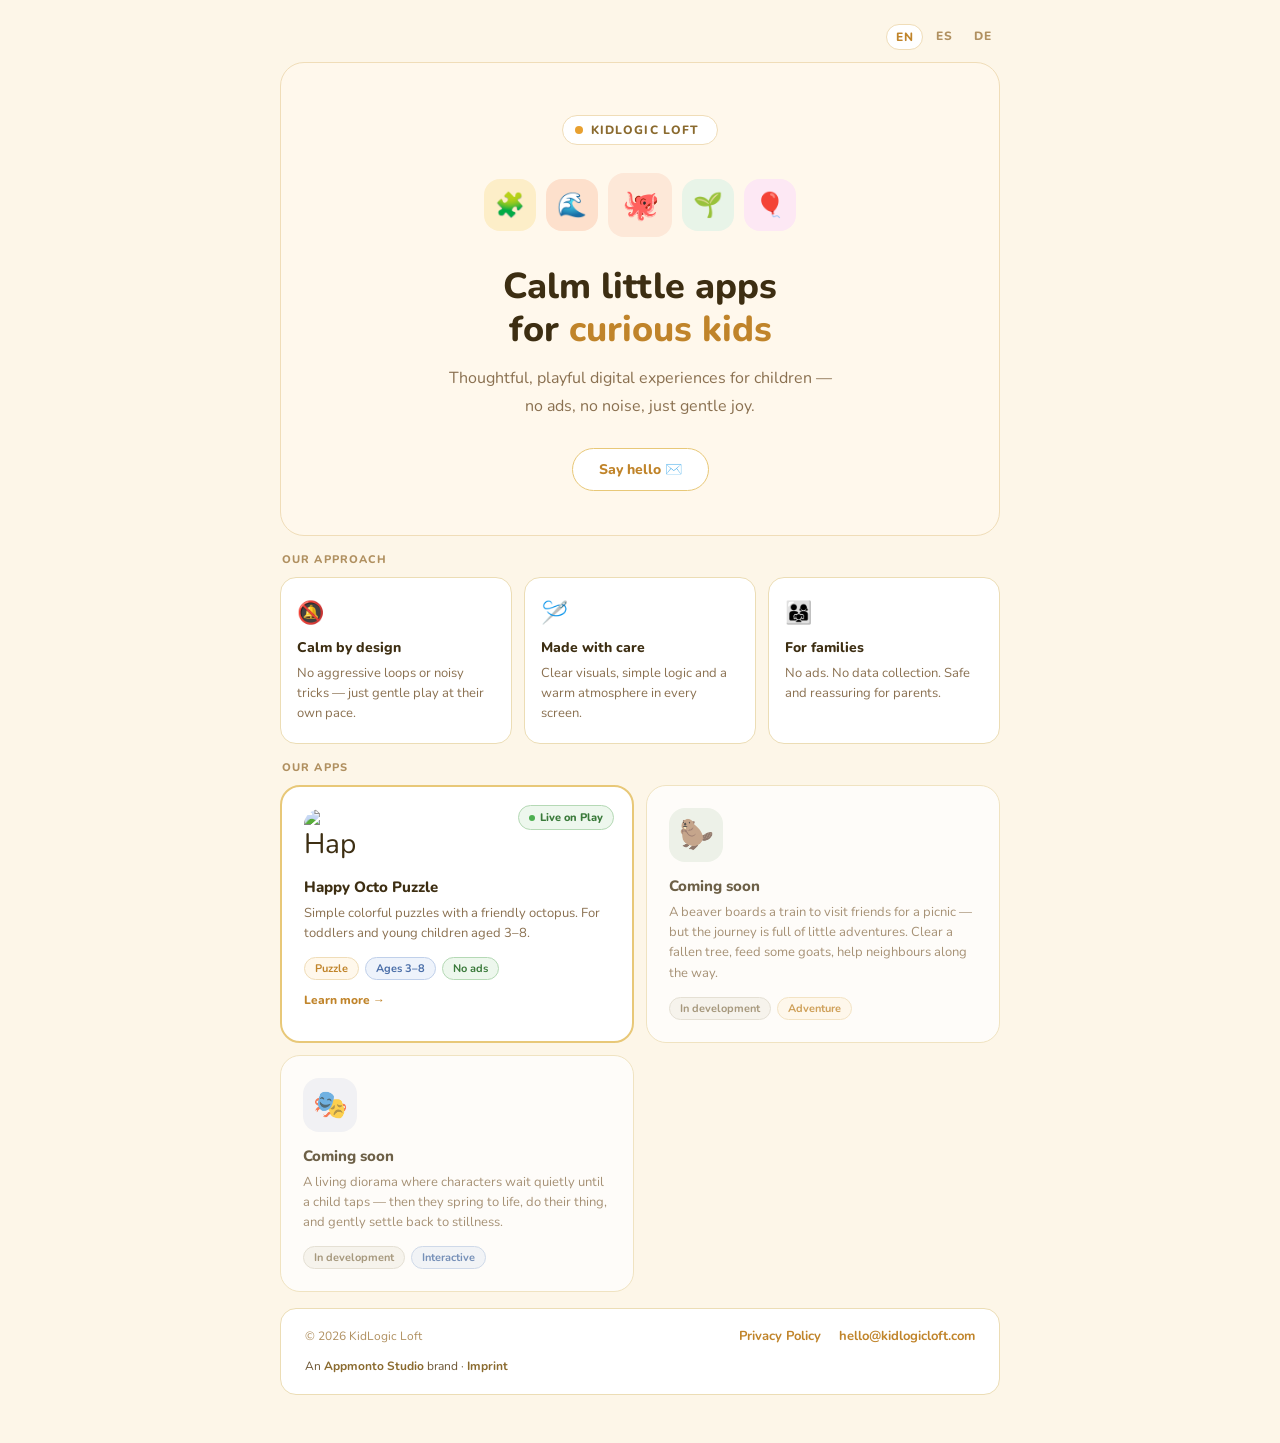
==== index.html @ 19730ba8 "Add Appmonto Studio attribution and imprint links KidLogic Loft is a brand of Appmonto Studio, so th" ====
<!DOCTYPE html>
<html lang="en">
<head>
  <meta charset="UTF-8" />
  <meta name="viewport" content="width=device-width, initial-scale=1.0" />
  <title>KidLogic Loft — Calm Kids Apps, No Ads, No Noise</title>
  <meta name="description" content="KidLogic Loft makes calm, ad-free mobile apps for children aged 3–8. Thoughtful puzzle games and interactive experiences designed with care for kids and parents." />
  <meta property="og:title" content="KidLogic Loft — Calm Kids Apps, No Ads, No Noise" />
  <meta property="og:description" content="Calm, ad-free mobile apps for children aged 3–8. Thoughtful puzzle games and interactive experiences designed with care." />
  <meta property="og:url" content="https://kidlogicloft.com/" />
  <meta property="og:type" content="website" />
  <meta property="og:image" content="https://kidlogicloft.com/apps/happy-octo-puzzle/banner.png" />
  <meta property="og:image:width" content="1024" />
  <meta property="og:image:height" content="500" />
  <meta property="og:locale" content="en_US" />
  <meta property="og:locale:alternate" content="es_ES" />
  <meta property="og:locale:alternate" content="de_DE" />
  <meta name="twitter:card" content="summary_large_image" />
  <meta name="twitter:title" content="KidLogic Loft — Calm Kids Apps, No Ads, No Noise" />
  <meta name="twitter:description" content="Calm, ad-free mobile apps for children aged 3–8. Thoughtful puzzle games and interactive experiences designed with care." />
  <meta name="twitter:image" content="https://kidlogicloft.com/apps/happy-octo-puzzle/banner.png" />
  <meta name="theme-color" content="#fff8ec" />
  <link rel="icon" type="image/png" href="favicon.png" />
  <link rel="apple-touch-icon" href="apple-touch-icon.png" />
  <link rel="canonical" href="https://kidlogicloft.com/" />
  <link rel="alternate" hreflang="en" href="https://kidlogicloft.com/" />
  <link rel="alternate" hreflang="es" href="https://kidlogicloft.com/es/" />
  <link rel="alternate" hreflang="de" href="https://kidlogicloft.com/de/" />
  <link rel="alternate" hreflang="x-default" href="https://kidlogicloft.com/" />
  <script type="application/ld+json">
  {
    "@context": "https://schema.org",
    "@type": "Organization",
    "name": "KidLogic Loft",
    "url": "https://kidlogicloft.com",
    "description": "KidLogic Loft makes calm, ad-free mobile apps for children aged 3–8.",
    "email": "hello@kidlogicloft.com",
    "sameAs": [
      "https://play.google.com/store/apps/developer?id=KidLogic+Loft"
    ]
  }
  </script>
  <link rel="preconnect" href="https://fonts.googleapis.com" />
  <link rel="preconnect" href="https://fonts.gstatic.com" crossorigin />
  <link href="https://fonts.googleapis.com/css2?family=Nunito:wght@400;700;800&display=swap" rel="stylesheet" />
  <link rel="stylesheet" href="assets/home.css" />
</head>
<body>
  <main class="page">

    <!-- Language switcher -->
    <nav class="lang-switch" aria-label="Language">
      <a href="./" aria-current="true" hreflang="en" lang="en">EN</a>
      <a href="es/" hreflang="es" lang="es">ES</a>
      <a href="de/" hreflang="de" lang="de">DE</a>
    </nav>

    <!-- Hero -->
    <section class="hero">
      <div class="logo-badge">
        <div class="logo-dot"></div>
        <span class="logo-name">KidLogic Loft</span>
      </div>

      <div class="hero-shapes" aria-hidden="true">
        <div class="shape" style="background:#fdeec8;">🧩</div>
        <div class="shape" style="background:#fde0cc;">🌊</div>
        <div class="shape shape-lg" style="background:#fde8d8;">🐙</div>
        <div class="shape" style="background:#e8f4e8;">🌱</div>
        <div class="shape" style="background:#fde8f4;">🎈</div>
      </div>

      <h1>Calm little apps<br>for <span>curious kids</span></h1>
      <p>Thoughtful, playful digital experiences for children —<br>no ads, no noise, just gentle joy.</p>
      <a class="btn-ghost" href="mailto:hello@kidlogicloft.com">Say hello ✉️</a>
    </section>

    <!-- Values -->
    <p class="sec-label">Our approach</p>
    <div class="values">
      <div class="val-card">
        <div class="val-icon" aria-hidden="true">🔕</div>
        <p class="val-title">Calm by design</p>
        <p class="val-text">No aggressive loops or noisy tricks — just gentle play at their own pace.</p>
      </div>
      <div class="val-card">
        <div class="val-icon" aria-hidden="true">🪡</div>
        <p class="val-title">Made with care</p>
        <p class="val-text">Clear visuals, simple logic and a warm atmosphere in every screen.</p>
      </div>
      <div class="val-card">
        <div class="val-icon" aria-hidden="true">👨‍👩‍👧</div>
        <p class="val-title">For families</p>
        <p class="val-text">No ads. No data collection. Safe and reassuring for parents.</p>
      </div>
    </div>

    <!-- Apps -->
    <p class="sec-label">Our apps</p>
    <div class="apps">

      <!-- Happy Octo — live -->
      <a class="app-card app-card--live" href="apps/happy-octo-puzzle/">
        <div class="live-badge"><div class="live-dot"></div>Live on Play</div>
        <div class="app-icon"><img src="apps/happy-octo-puzzle/icon.png" alt="Happy Octo Puzzle icon" /></div>
        <p class="app-name">Happy Octo Puzzle</p>
        <p class="app-desc">Simple colorful puzzles with a friendly octopus. For toddlers and young children aged 3–8.</p>
        <div class="app-tags">
          <span class="tag tag--warm">Puzzle</span>
          <span class="tag tag--blue">Ages 3–8</span>
          <span class="tag tag--green">No ads</span>
        </div>
        <span class="play-link">Learn more →</span>
      </a>

      <!-- WIP 1 -->
      <div class="app-card app-card--wip">
        <div class="app-icon" style="background:#e8f0e8;">🦫</div>
        <p class="app-name">Coming soon</p>
        <p class="app-desc">A beaver boards a train to visit friends for a picnic — but the journey is full of little adventures. Clear a fallen tree, feed some goats, help neighbours along the way.</p>
        <div class="app-tags">
          <span class="tag tag--gray">In development</span>
          <span class="tag tag--warm">Adventure</span>
        </div>
      </div>

      <!-- WIP 2 -->
      <div class="app-card app-card--wip">
        <div class="app-icon" style="background:#eef0f8;">🎭</div>
        <p class="app-name">Coming soon</p>
        <p class="app-desc">A living diorama where characters wait quietly until a child taps — then they spring to life, do their thing, and gently settle back to stillness.</p>
        <div class="app-tags">
          <span class="tag tag--gray">In development</span>
          <span class="tag tag--blue">Interactive</span>
        </div>
      </div>

    </div>

    <!-- Footer -->
    <footer class="footer">
      <span class="footer-copy">© 2026 KidLogic Loft</span>
      <div class="footer-links">
        <a class="footer-link" href="privacy/">Privacy Policy</a>
        <a class="footer-link" href="mailto:hello@kidlogicloft.com">hello@kidlogicloft.com</a>
      </div>
      <p class="footer-studio">An <a class="footer-studio-link" href="https://appmonto.com" rel="noopener">Appmonto Studio</a> brand · <a class="footer-studio-link" href="https://appmonto.com/legal/" rel="noopener">Imprint</a></p>
    </footer>

  </main>
</body>
</html>
---- assets/home.css ----
*, *::before, *::after { box-sizing: border-box; margin: 0; padding: 0; }

body {
  font-family: 'Nunito', sans-serif;
  background: #fdf6e8;
  color: #3d2e12;
  min-height: 100vh;
  padding: 24px 16px 48px;
}

.page {
  max-width: 720px;
  margin: 0 auto;
}

/* ── Language switcher ── */
.lang-switch {
  display: flex;
  justify-content: flex-end;
  gap: 4px;
  margin-bottom: 12px;
}
.lang-switch a {
  font-size: 12px;
  font-weight: 800;
  letter-spacing: 0.04em;
  text-transform: uppercase;
  color: #b09060;
  text-decoration: none;
  padding: 4px 9px;
  border-radius: 100px;
  transition: background 0.15s, color 0.15s;
}
.lang-switch a:hover { background: #fff3de; color: #c0842a; }
.lang-switch a[aria-current="true"] {
  background: #fff;
  color: #c0842a;
  border: 1px solid #f0ddb8;
}

/* ── Hero ── */
.hero {
  background: #fff8ec;
  border-radius: 24px;
  border: 1px solid #f0ddb8;
  padding: 52px 40px 44px;
  text-align: center;
  margin-bottom: 16px;
}

.logo-badge {
  display: inline-flex;
  align-items: center;
  gap: 8px;
  background: #fff;
  border-radius: 100px;
  padding: 6px 18px 6px 12px;
  border: 1px solid #f0ddb8;
  margin-bottom: 28px;
}
.logo-dot {
  width: 8px;
  height: 8px;
  border-radius: 50%;
  background: #e8a030;
  flex-shrink: 0;
}
.logo-name {
  font-size: 12px;
  font-weight: 800;
  color: #8a6a2e;
  letter-spacing: 0.09em;
  text-transform: uppercase;
}

.hero-shapes {
  display: flex;
  justify-content: center;
  align-items: center;
  gap: 10px;
  margin-bottom: 28px;
}
.shape {
  border-radius: 16px;
  display: flex;
  align-items: center;
  justify-content: center;
  font-size: 24px;
  width: 52px;
  height: 52px;
}
.shape-lg {
  width: 64px;
  height: 64px;
  font-size: 30px;
}

.hero h1 {
  font-size: 36px;
  font-weight: 800;
  color: #3d2e12;
  line-height: 1.2;
  margin-bottom: 14px;
}
.hero h1 span { color: #c0842a; }

.hero p {
  font-size: 16px;
  color: #8a7050;
  line-height: 1.7;
  margin-bottom: 28px;
  max-width: 420px;
  margin-left: auto;
  margin-right: auto;
}

.btn-ghost {
  display: inline-block;
  background: #fff;
  border: 1px solid #e8c878;
  border-radius: 100px;
  padding: 11px 26px;
  font-size: 14px;
  font-weight: 800;
  color: #c0842a;
  font-family: 'Nunito', sans-serif;
  text-decoration: none;
  cursor: pointer;
  transition: background 0.15s;
}
.btn-ghost:hover { background: #fef3de; }

/* ── Section label ── */
.sec-label {
  font-size: 11px;
  font-weight: 800;
  letter-spacing: 0.1em;
  text-transform: uppercase;
  color: #b09060;
  margin-bottom: 10px;
  padding-left: 2px;
}

/* ── Values ── */
.values {
  display: grid;
  grid-template-columns: repeat(3, 1fr);
  gap: 12px;
  margin-bottom: 16px;
}
.val-card {
  background: #fff;
  border-radius: 16px;
  border: 1px solid #ecddb5;
  padding: 20px 16px;
}
.val-icon { font-size: 22px; margin-bottom: 10px; }
.val-title {
  font-size: 14px;
  font-weight: 800;
  color: #3d2e12;
  margin-bottom: 6px;
}
.val-text {
  font-size: 13px;
  color: #8a7050;
  line-height: 1.55;
}

/* ── Apps grid ── */
.apps {
  display: grid;
  grid-template-columns: 1fr 1fr;
  gap: 12px;
  margin-bottom: 16px;
}

.app-card {
  background: #fff;
  border-radius: 20px;
  border: 1px solid #ecddb5;
  padding: 22px;
  position: relative;
  transition: background 0.15s;
}
.app-card--live {
  border: 2px solid #e8c878;
  cursor: pointer;
  text-decoration: none;
  display: block;
  color: inherit;
}
.app-card--live:hover { background: #fffdf7; }
.app-card--wip { opacity: 0.75; }

.live-badge {
  position: absolute;
  top: 18px;
  right: 18px;
  display: flex;
  align-items: center;
  gap: 5px;
  background: #edf7ed;
  border-radius: 100px;
  padding: 4px 10px;
  font-size: 11px;
  font-weight: 800;
  color: #3a7a3a;
  border: 1px solid #b5d9b5;
}
.live-dot {
  width: 6px;
  height: 6px;
  border-radius: 50%;
  background: #4caf50;
}

.app-icon {
  width: 54px;
  height: 54px;
  border-radius: 16px;
  display: flex;
  align-items: center;
  justify-content: center;
  font-size: 28px;
  margin-bottom: 14px;
  overflow: hidden;
}
.app-icon img {
  width: 100%;
  height: 100%;
  object-fit: cover;
  display: block;
}

.app-name {
  font-size: 15px;
  font-weight: 800;
  color: #3d2e12;
  margin-bottom: 6px;
}
.app-desc {
  font-size: 13px;
  color: #8a7050;
  line-height: 1.55;
  margin-bottom: 14px;
}

.app-tags { display: flex; flex-wrap: wrap; gap: 6px; }
.tag {
  font-size: 11px;
  font-weight: 700;
  border-radius: 100px;
  padding: 3px 10px;
}
.tag--green  { background: #edf7ed; color: #3a7a3a; border: 1px solid #b5d9b5; }
.tag--warm   { background: #fff8ec; color: #c0842a; border: 1px solid #f0ddb8; }
.tag--blue   { background: #eef3fb; color: #4a6ea8; border: 1px solid #c0d0ea; }
.tag--gray   { background: #f4f2ee; color: #8a7a5a; border: 1px solid #ddd9ce; }

.play-link {
  display: inline-flex;
  align-items: center;
  gap: 5px;
  margin-top: 12px;
  font-size: 12px;
  font-weight: 800;
  color: #c0842a;
}

/* ── Footer ── */
.footer {
  background: #fff;
  border-radius: 16px;
  border: 1px solid #ecddb5;
  padding: 18px 24px;
  display: flex;
  align-items: center;
  justify-content: space-between;
  flex-wrap: wrap;
  gap: 10px 20px;
}
.footer-copy { font-size: 12px; color: #b09060; }
.footer-links {
  display: flex;
  align-items: center;
  flex-wrap: wrap;
  gap: 10px 18px;
}
.footer-link {
  font-size: 13px;
  color: #c0842a;
  font-weight: 700;
  text-decoration: none;
}
.footer-link:hover { text-decoration: underline; }

/* ── Responsive ── */
@media (max-width: 560px) {
  .hero { padding: 36px 24px 32px; }
  .hero h1 { font-size: 28px; }
  .values { grid-template-columns: 1fr; }
  .apps { grid-template-columns: 1fr; }
  .hero-shapes .shape:nth-child(4),
  .hero-shapes .shape:nth-child(5) { display: none; }
}

@media (prefers-reduced-motion: reduce) {
  * { transition: none !important; }
}

/* ── Studio line (Appmonto Studio) ── */
.footer-studio {
  flex-basis: 100%;
  margin: 2px 0 0;
  font-size: 12px;
  line-height: 1.6;
  color: #6b5432;
}
.footer-studio-link {
  color: #8a6a2e;
  font-weight: 700;
  text-decoration: none;
}
.footer-studio-link:hover { text-decoration: underline; }
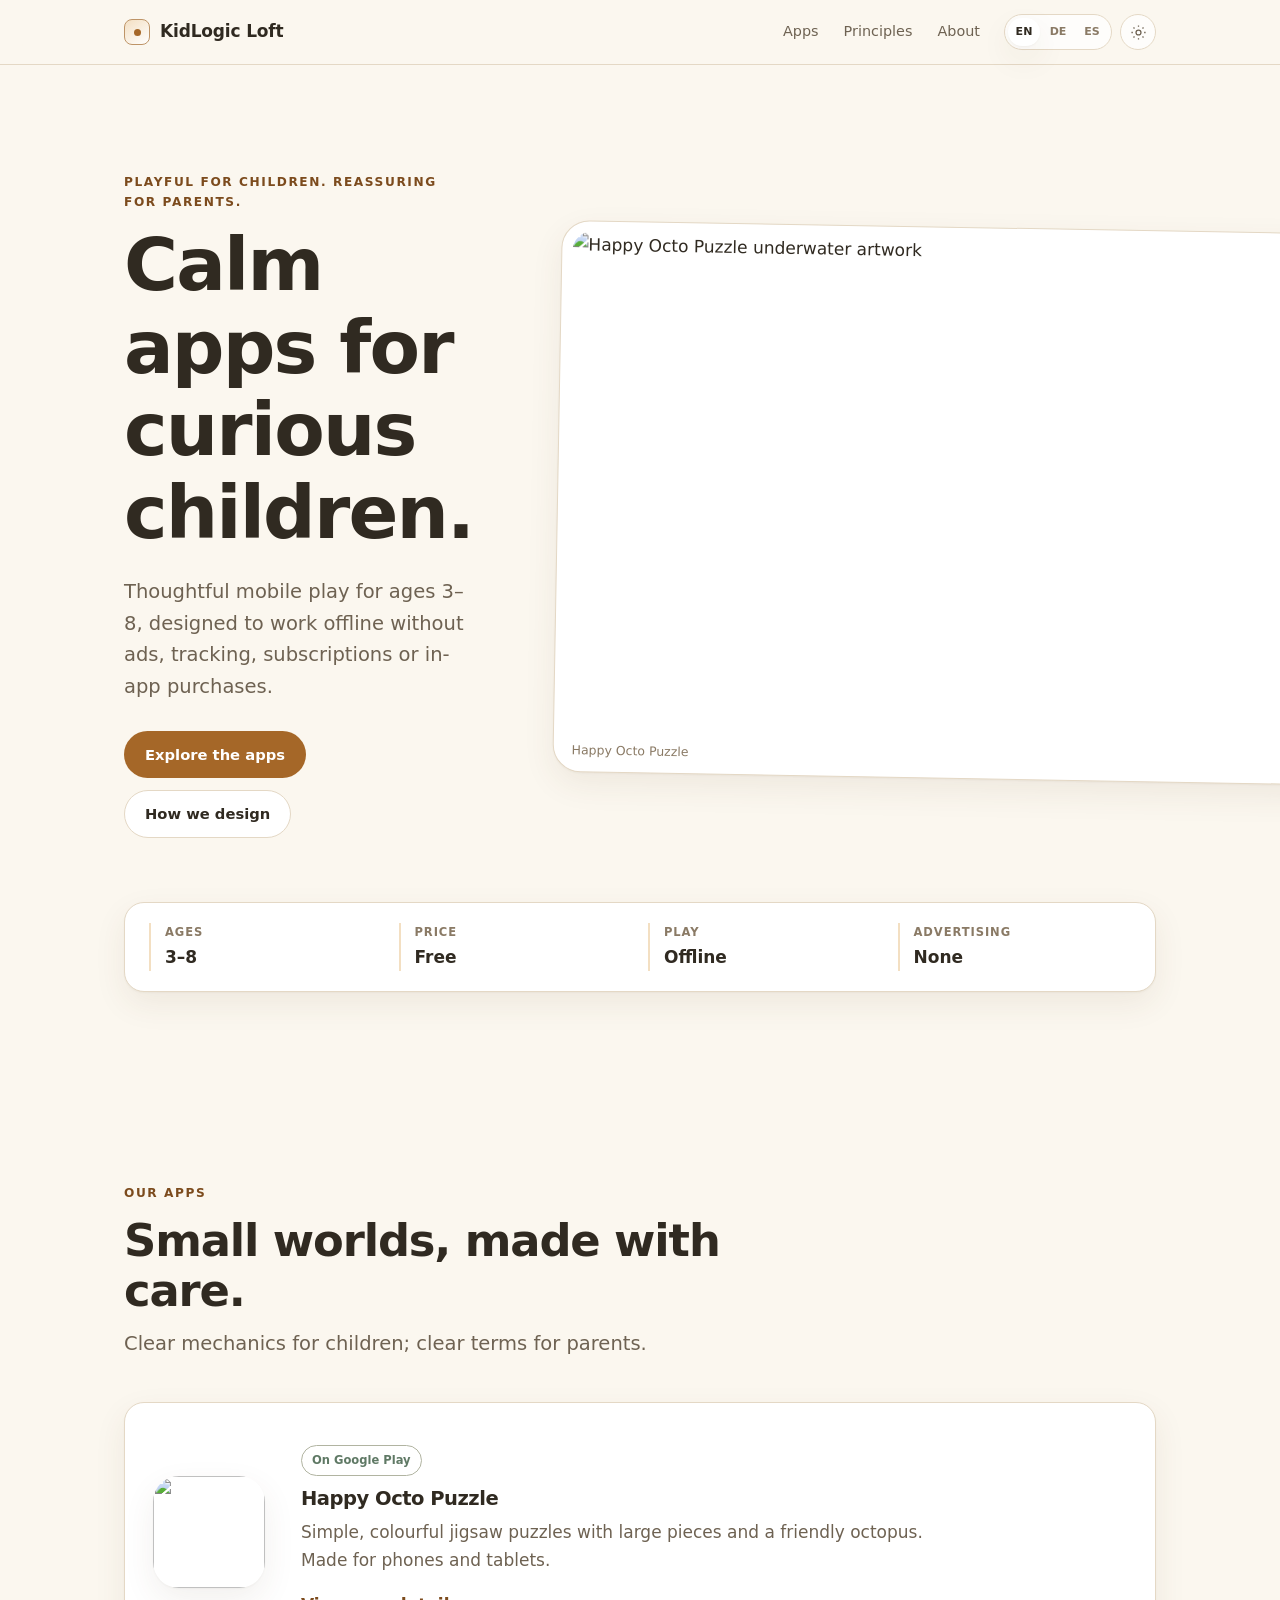
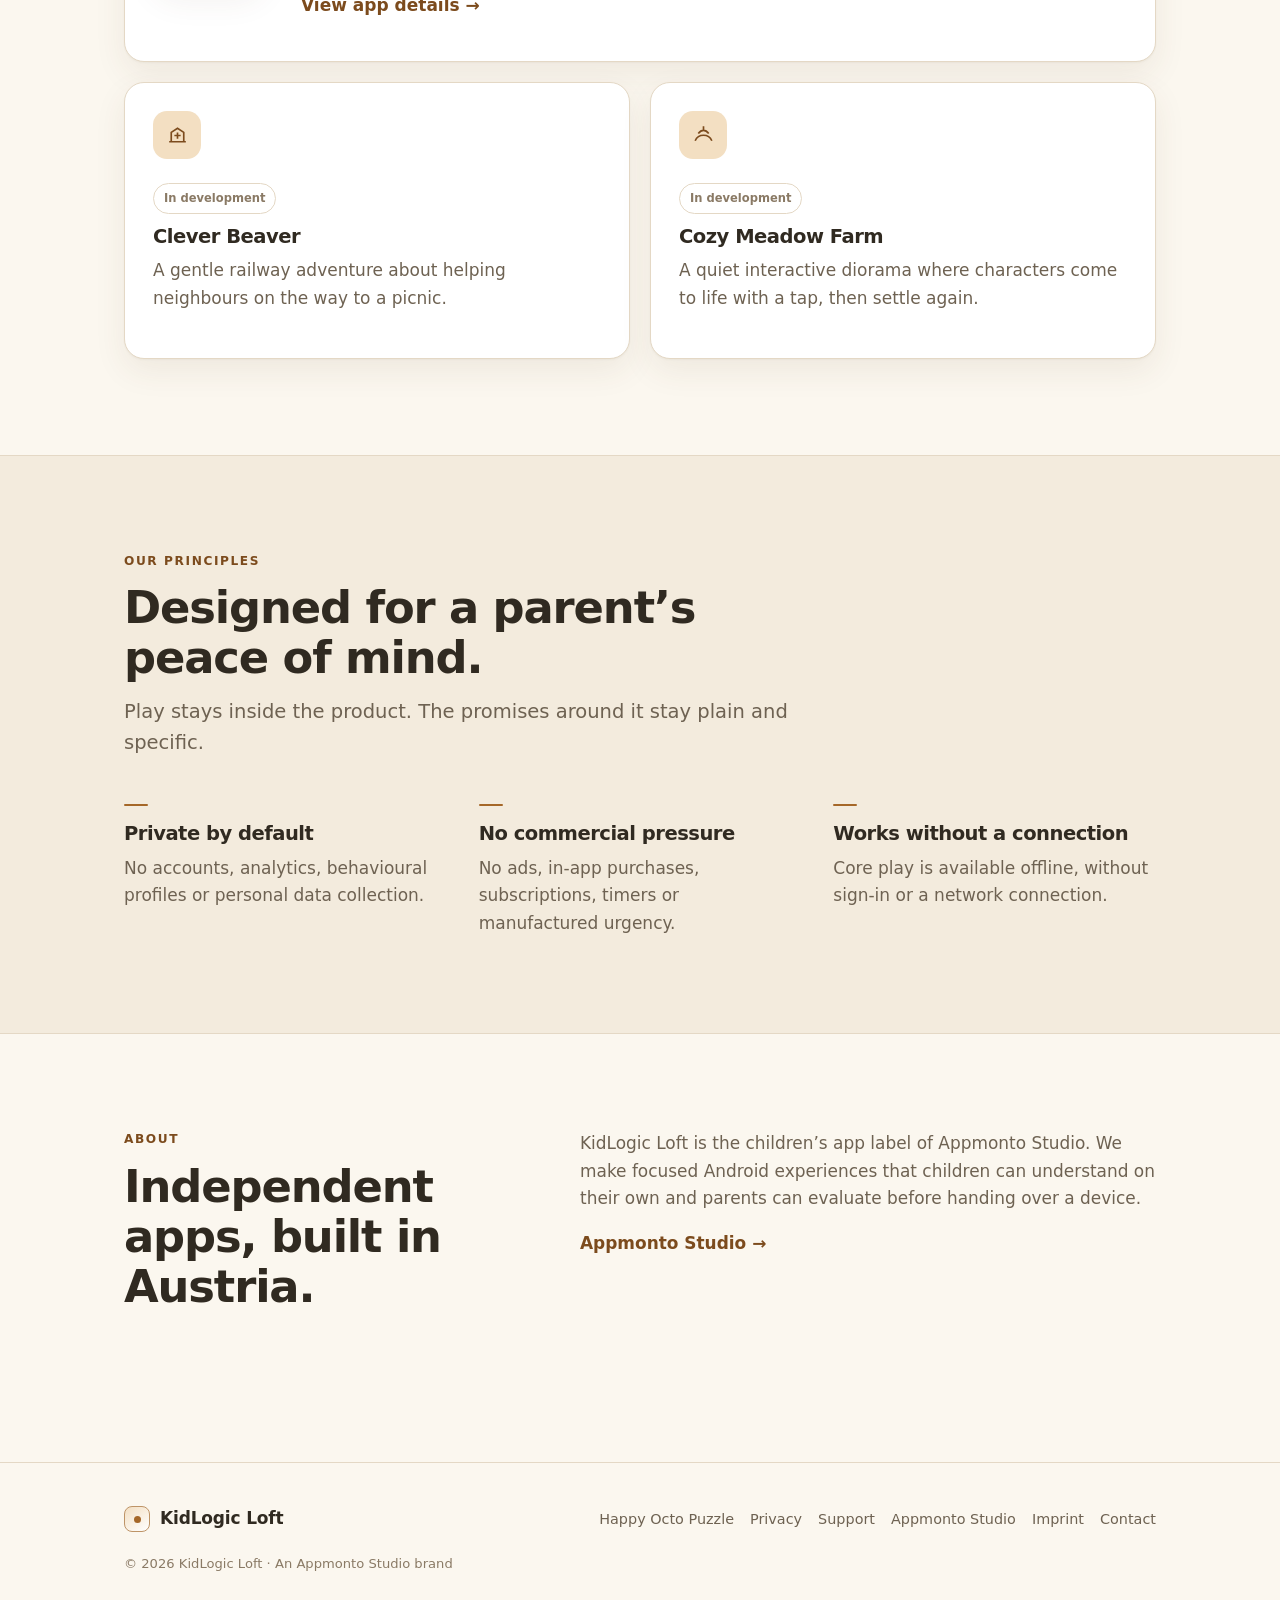
==== commit edf6230c: "Rebuild the site shell: shared stylesheet, dark mode, generated landing pages - Replace the per-page" ====
--- a/index.html
+++ b/index.html
@@ -1,152 +1,42 @@
 <!DOCTYPE html>
-<html lang="en">
+<html lang="en" data-theme="light">
 <head>
   <meta charset="UTF-8" />
   <meta name="viewport" content="width=device-width, initial-scale=1.0" />
+  <script>try{document.documentElement.dataset.theme=localStorage.getItem('kidlogic-theme')==='dark'?'dark':'light'}catch(_){document.documentElement.dataset.theme='light'}</script>
   <title>KidLogic Loft — Calm Kids Apps, No Ads, No Noise</title>
-  <meta name="description" content="KidLogic Loft makes calm, ad-free mobile apps for children aged 3–8. Thoughtful puzzle games and interactive experiences designed with care for kids and parents." />
+  <meta name="description" content="KidLogic Loft makes calm, ad-free mobile apps for children aged 3–8. Thoughtful puzzle games designed with care for children and parents." />
+  <meta name="theme-color" content="#FBF7EF" />
   <meta property="og:title" content="KidLogic Loft — Calm Kids Apps, No Ads, No Noise" />
-  <meta property="og:description" content="Calm, ad-free mobile apps for children aged 3–8. Thoughtful puzzle games and interactive experiences designed with care." />
-  <meta property="og:url" content="https://kidlogicloft.com/" />
-  <meta property="og:type" content="website" />
+  <meta property="og:description" content="KidLogic Loft makes calm, ad-free mobile apps for children aged 3–8. Thoughtful puzzle games designed with care for children and parents." />
+  <meta property="og:url" content="https://kidlogicloft.com/" /><meta property="og:type" content="website" />
   <meta property="og:image" content="https://kidlogicloft.com/apps/happy-octo-puzzle/banner.png" />
-  <meta property="og:image:width" content="1024" />
-  <meta property="og:image:height" content="500" />
+  <meta property="og:image:width" content="1024" /><meta property="og:image:height" content="500" />
   <meta property="og:locale" content="en_US" />
-  <meta property="og:locale:alternate" content="es_ES" />
-  <meta property="og:locale:alternate" content="de_DE" />
   <meta name="twitter:card" content="summary_large_image" />
-  <meta name="twitter:title" content="KidLogic Loft — Calm Kids Apps, No Ads, No Noise" />
-  <meta name="twitter:description" content="Calm, ad-free mobile apps for children aged 3–8. Thoughtful puzzle games and interactive experiences designed with care." />
-  <meta name="twitter:image" content="https://kidlogicloft.com/apps/happy-octo-puzzle/banner.png" />
-  <meta name="theme-color" content="#fff8ec" />
-  <link rel="icon" type="image/png" href="favicon.png" />
-  <link rel="apple-touch-icon" href="apple-touch-icon.png" />
+  <link rel="icon" type="image/png" href="/favicon.png" /><link rel="apple-touch-icon" href="/apple-touch-icon.png" />
   <link rel="canonical" href="https://kidlogicloft.com/" />
-  <link rel="alternate" hreflang="en" href="https://kidlogicloft.com/" />
-  <link rel="alternate" hreflang="es" href="https://kidlogicloft.com/es/" />
-  <link rel="alternate" hreflang="de" href="https://kidlogicloft.com/de/" />
-  <link rel="alternate" hreflang="x-default" href="https://kidlogicloft.com/" />
-  <script type="application/ld+json">
-  {
-    "@context": "https://schema.org",
-    "@type": "Organization",
-    "name": "KidLogic Loft",
-    "url": "https://kidlogicloft.com",
-    "description": "KidLogic Loft makes calm, ad-free mobile apps for children aged 3–8.",
-    "email": "hello@kidlogicloft.com",
-    "sameAs": [
-      "https://play.google.com/store/apps/developer?id=KidLogic+Loft"
-    ]
-  }
-  </script>
-  <link rel="preconnect" href="https://fonts.googleapis.com" />
-  <link rel="preconnect" href="https://fonts.gstatic.com" crossorigin />
-  <link href="https://fonts.googleapis.com/css2?family=Nunito:wght@400;700;800&display=swap" rel="stylesheet" />
-  <link rel="stylesheet" href="assets/home.css" />
+  <link rel="alternate" hreflang="en" href="https://kidlogicloft.com/" /><link rel="alternate" hreflang="de" href="https://kidlogicloft.com/de/" /><link rel="alternate" hreflang="es" href="https://kidlogicloft.com/es/" /><link rel="alternate" hreflang="x-default" href="https://kidlogicloft.com/" />
+  <script type="application/ld+json">{"@context":"https://schema.org","@type":"Organization","name":"KidLogic Loft","url":"https://kidlogicloft.com","description":"KidLogic Loft makes calm, ad-free mobile apps for children aged 3–8. Thoughtful puzzle games designed with care for children and parents.","email":"hello@kidlogicloft.com","parentOrganization":{"@type":"Organization","name":"Appmonto Studio","url":"https://appmonto.com"}}</script>
+  <link rel="stylesheet" href="/assets/site.css" />
 </head>
 <body>
-  <main class="page">
-
-    <!-- Language switcher -->
-    <nav class="lang-switch" aria-label="Language">
-      <a href="./" aria-current="true" hreflang="en" lang="en">EN</a>
-      <a href="es/" hreflang="es" lang="es">ES</a>
-      <a href="de/" hreflang="de" lang="de">DE</a>
-    </nav>
-
-    <!-- Hero -->
-    <section class="hero">
-      <div class="logo-badge">
-        <div class="logo-dot"></div>
-        <span class="logo-name">KidLogic Loft</span>
-      </div>
-
-      <div class="hero-shapes" aria-hidden="true">
-        <div class="shape" style="background:#fdeec8;">🧩</div>
-        <div class="shape" style="background:#fde0cc;">🌊</div>
-        <div class="shape shape-lg" style="background:#fde8d8;">🐙</div>
-        <div class="shape" style="background:#e8f4e8;">🌱</div>
-        <div class="shape" style="background:#fde8f4;">🎈</div>
-      </div>
-
-      <h1>Calm little apps<br>for <span>curious kids</span></h1>
-      <p>Thoughtful, playful digital experiences for children —<br>no ads, no noise, just gentle joy.</p>
-      <a class="btn-ghost" href="mailto:hello@kidlogicloft.com">Say hello ✉️</a>
-    </section>
-
-    <!-- Values -->
-    <p class="sec-label">Our approach</p>
-    <div class="values">
-      <div class="val-card">
-        <div class="val-icon" aria-hidden="true">🔕</div>
-        <p class="val-title">Calm by design</p>
-        <p class="val-text">No aggressive loops or noisy tricks — just gentle play at their own pace.</p>
-      </div>
-      <div class="val-card">
-        <div class="val-icon" aria-hidden="true">🪡</div>
-        <p class="val-title">Made with care</p>
-        <p class="val-text">Clear visuals, simple logic and a warm atmosphere in every screen.</p>
-      </div>
-      <div class="val-card">
-        <div class="val-icon" aria-hidden="true">👨‍👩‍👧</div>
-        <p class="val-title">For families</p>
-        <p class="val-text">No ads. No data collection. Safe and reassuring for parents.</p>
-      </div>
-    </div>
-
-    <!-- Apps -->
-    <p class="sec-label">Our apps</p>
-    <div class="apps">
-
-      <!-- Happy Octo — live -->
-      <a class="app-card app-card--live" href="apps/happy-octo-puzzle/">
-        <div class="live-badge"><div class="live-dot"></div>Live on Play</div>
-        <div class="app-icon"><img src="apps/happy-octo-puzzle/icon.png" alt="Happy Octo Puzzle icon" /></div>
-        <p class="app-name">Happy Octo Puzzle</p>
-        <p class="app-desc">Simple colorful puzzles with a friendly octopus. For toddlers and young children aged 3–8.</p>
-        <div class="app-tags">
-          <span class="tag tag--warm">Puzzle</span>
-          <span class="tag tag--blue">Ages 3–8</span>
-          <span class="tag tag--green">No ads</span>
-        </div>
-        <span class="play-link">Learn more →</span>
-      </a>
-
-      <!-- WIP 1 -->
-      <div class="app-card app-card--wip">
-        <div class="app-icon" style="background:#e8f0e8;">🦫</div>
-        <p class="app-name">Coming soon</p>
-        <p class="app-desc">A beaver boards a train to visit friends for a picnic — but the journey is full of little adventures. Clear a fallen tree, feed some goats, help neighbours along the way.</p>
-        <div class="app-tags">
-          <span class="tag tag--gray">In development</span>
-          <span class="tag tag--warm">Adventure</span>
-        </div>
-      </div>
-
-      <!-- WIP 2 -->
-      <div class="app-card app-card--wip">
-        <div class="app-icon" style="background:#eef0f8;">🎭</div>
-        <p class="app-name">Coming soon</p>
-        <p class="app-desc">A living diorama where characters wait quietly until a child taps — then they spring to life, do their thing, and gently settle back to stillness.</p>
-        <div class="app-tags">
-          <span class="tag tag--gray">In development</span>
-          <span class="tag tag--blue">Interactive</span>
-        </div>
-      </div>
-
-    </div>
-
-    <!-- Footer -->
-    <footer class="footer">
-      <span class="footer-copy">© 2026 KidLogic Loft</span>
-      <div class="footer-links">
-        <a class="footer-link" href="privacy/">Privacy Policy</a>
-        <a class="footer-link" href="mailto:hello@kidlogicloft.com">hello@kidlogicloft.com</a>
-      </div>
-      <p class="footer-studio">An <a class="footer-studio-link" href="https://appmonto.com" rel="noopener">Appmonto Studio</a> brand · <a class="footer-studio-link" href="https://appmonto.com/legal/" rel="noopener">Imprint</a></p>
-    </footer>
-
+  <a class="skip-link" href="#main">Skip to content</a>
+  <header class="site-header"><div class="container header-inner">
+    <a class="brand" href="/" aria-label="KidLogic Loft home"><span class="brand-mark" aria-hidden="true"></span><span>KidLogic Loft</span></a>
+    <nav class="primary-nav" aria-label="Primary"><a href="#apps">Apps</a><a href="#principles">Principles</a><a href="#about">About</a></nav>
+    <div class="header-tools"><nav class="lang-switch" aria-label="Language"><a href="/" hreflang="en" lang="en" aria-current="page">EN</a><a href="/de/" hreflang="de" lang="de">DE</a><a href="/es/" hreflang="es" lang="es">ES</a></nav><button class="theme-toggle" type="button" data-theme-toggle data-label-dark="Use dark theme" data-label-light="Use light theme" aria-label="Use dark theme" aria-pressed="false"><svg class="theme-toggle__sun" viewBox="0 0 24 24" aria-hidden="true" fill="none" stroke="currentColor" stroke-width="1.8"><circle cx="12" cy="12" r="3.5"/><path d="M12 2v2M12 20v2M4.93 4.93l1.42 1.42M17.66 17.66l1.41 1.41M2 12h2M20 12h2M4.93 19.07l1.42-1.42M17.66 6.34l1.41-1.41"/></svg><svg class="theme-toggle__moon" viewBox="0 0 24 24" aria-hidden="true" fill="none" stroke="currentColor" stroke-width="1.8"><path d="M20 15.1A8.5 8.5 0 0 1 8.9 4a8.5 8.5 0 1 0 11.1 11.1Z"/></svg></button></div>
+  </div></header>
+  <main id="main">
+    <section class="hero"><div class="container hero-grid"><div class="hero-copy"><p class="eyebrow">Playful for children. Reassuring for parents.</p><h1>Calm apps for curious children.</h1><p class="lead">Thoughtful mobile play for ages 3–8, designed to work offline without ads, tracking, subscriptions or in-app purchases.</p><div class="button-row"><a class="button button--primary" href="#apps">Explore the apps</a><a class="button button--ghost" href="#principles">How we design</a></div></div><figure class="hero-art"><img src="/apps/happy-octo-puzzle/banner.png" alt="Happy Octo Puzzle underwater artwork" width="1024" height="500" /><figcaption>Happy Octo Puzzle</figcaption></figure></div><div class="container"><dl class="trust-bar"><div><dt>Ages</dt><dd>3–8</dd></div><div><dt>Price</dt><dd>Free</dd></div><div><dt>Play</dt><dd>Offline</dd></div><div><dt>Advertising</dt><dd>None</dd></div></dl></div></section>
+    <section id="apps"><div class="container"><div class="section-head"><p class="eyebrow">Our apps</p><h2>Small worlds, made with care.</h2><p class="lead">Clear mechanics for children; clear terms for parents.</p></div><div class="product-grid">
+      <a class="product-card product-card--featured" href="/apps/happy-octo-puzzle/"><img class="product-icon" src="/apps/happy-octo-puzzle/icon.png" alt="" width="96" height="96" /><div><span class="status status--live">On Google Play</span><h3>Happy Octo Puzzle</h3><p>Simple, colourful jigsaw puzzles with large pieces and a friendly octopus. Made for phones and tablets.</p><span class="text-link">View app details →</span></div></a>
+      <article class="product-card"><span class="product-symbol" aria-hidden="true"><svg viewBox="0 0 24 24" fill="none" stroke="currentColor" stroke-width="1.6"><path d="M4 18h16M6 18V9l6-4 6 4v9M9 12h6M12 9v6"/></svg></span><span class="status">In development</span><h3>Clever Beaver</h3><p>A gentle railway adventure about helping neighbours on the way to a picnic.</p></article>
+      <article class="product-card"><span class="product-symbol" aria-hidden="true"><svg viewBox="0 0 24 24" fill="none" stroke="currentColor" stroke-width="1.6"><path d="M4 17c3-7 13-7 16 0M7 10c1.5-2 3-3 5-3s3.5 1 5 3M12 7V3"/></svg></span><span class="status">In development</span><h3>Cozy Meadow Farm</h3><p>A quiet interactive diorama where characters come to life with a tap, then settle again.</p></article>
+    </div></div></section>
+    <section id="principles" class="section-tint"><div class="container"><div class="section-head"><p class="eyebrow">Our principles</p><h2>Designed for a parent’s peace of mind.</h2><p class="lead">Play stays inside the product. The promises around it stay plain and specific.</p></div><div class="principles-grid"><article class="principle-card"><span class="line-icon" aria-hidden="true"></span><h3>Private by default</h3><p>No accounts, analytics, behavioural profiles or personal data collection.</p></article><article class="principle-card"><span class="line-icon" aria-hidden="true"></span><h3>No commercial pressure</h3><p>No ads, in-app purchases, subscriptions, timers or manufactured urgency.</p></article><article class="principle-card"><span class="line-icon" aria-hidden="true"></span><h3>Works without a connection</h3><p>Core play is available offline, without sign-in or a network connection.</p></article></div></div></section>
+    <section id="about"><div class="container about-grid"><div class="section-head"><p class="eyebrow">About</p><h2>Independent apps, built in Austria.</h2></div><div class="about-copy"><p>KidLogic Loft is the children’s app label of Appmonto Studio. We make focused Android experiences that children can understand on their own and parents can evaluate before handing over a device.</p><a class="text-link" href="https://appmonto.com" rel="noopener">Appmonto Studio →</a></div></div></section>
   </main>
-</body>
-</html>
+  <footer class="site-footer"><div class="container footer-grid"><a class="brand" href="/"><span class="brand-mark" aria-hidden="true"></span><span>KidLogic Loft</span></a><nav class="footer-links" aria-label="Footer"><a href="/apps/happy-octo-puzzle/">Happy Octo Puzzle</a><a href="/privacy/">Privacy</a><a href="mailto:hello@kidlogicloft.com?subject=Support">Support</a><a href="https://appmonto.com" rel="noopener">Appmonto Studio</a><a href="https://appmonto.com/legal/" rel="noopener">Imprint</a><a href="mailto:hello@kidlogicloft.com">Contact</a></nav><small>© <span id="year">2026</span> KidLogic Loft · An Appmonto Studio brand</small></div></footer>
+  <script src="/assets/site.js" defer></script>
+</body></html>
--- a/assets/site.css
+++ b/assets/site.css
@@ -0,0 +1,114 @@
+/* KidLogic Loft — Appmonto family shell, local and dependency-free. */
+:root, :root[data-theme="light"] {
+  --bg: #FBF7EF; --bg-tint: #F3EBDD; --surface: #FFFFFF;
+  --ink: #302A21; --ink-soft: #6E6252; --ink-faint: #8A7A65;
+  --line: #E4D8C5; --accent: #A56728; --accent-strong: #7C4B1D;
+  --accent-soft: #F3DFC2; --sage: #5F7965; --blue: #55738A;
+  --shadow: 0 1px 2px rgba(48,42,33,.04), 0 12px 32px rgba(90,67,35,.08);
+  --radius: 20px; --radius-lg: 28px; --maxw: 1080px;
+}
+:root[data-theme="dark"] {
+  --bg: #201D19; --bg-tint: #29251F; --surface: #2D2923;
+  --ink: #F5EFE5; --ink-soft: #C3B8A8; --ink-faint: #9E9180;
+  --line: #433B31; --accent: #E2AD6E; --accent-strong: #F0C58F;
+  --accent-soft: #443522; --sage: #9DB3A0; --blue: #9CB7C9;
+  --shadow: 0 1px 2px rgba(0,0,0,.3), 0 14px 36px rgba(0,0,0,.28);
+}
+*, *::before, *::after { box-sizing: border-box; }
+html { scroll-behavior: smooth; -webkit-text-size-adjust: 100%; }
+body { margin: 0; background: var(--bg); color: var(--ink); font: 17px/1.62 system-ui,-apple-system,"Segoe UI",Roboto,Arial,sans-serif; -webkit-font-smoothing: antialiased; }
+img, svg { display: block; max-width: 100%; }
+a { color: inherit; }
+.container { width: 100%; max-width: var(--maxw); margin-inline: auto; padding-inline: 24px; }
+.skip-link { position: absolute; left: -9999px; top: 0; z-index: 100; padding: 10px 16px; background: var(--surface); }
+.skip-link:focus { left: 0; }
+:focus-visible { outline: 2px solid var(--accent); outline-offset: 3px; }
+h1,h2,h3,p { margin-top: 0; }
+h1,h2,h3 { line-height: 1.12; letter-spacing: -.025em; }
+h1 { font-size: clamp(2.55rem,6vw,4.6rem); max-width: 12ch; margin-bottom: 22px; }
+h2 { font-size: clamp(1.9rem,4vw,2.8rem); margin-bottom: 12px; }
+h3 { font-size: 1.22rem; margin-bottom: 10px; }
+.lead { color: var(--ink-soft); font-size: clamp(1.05rem,2vw,1.22rem); }
+.eyebrow { margin-bottom: 12px; color: var(--accent-strong); font-size: .76rem; font-weight: 750; letter-spacing: .13em; text-transform: uppercase; }
+
+.site-header { position: sticky; top: 0; z-index: 50; border-bottom: 1px solid var(--line); background: color-mix(in srgb,var(--bg) 86%,transparent); backdrop-filter: saturate(140%) blur(12px); }
+.header-inner { min-height: 64px; display: flex; align-items: center; gap: 24px; }
+.brand { display: inline-flex; align-items: center; gap: 10px; text-decoration: none; font-weight: 760; letter-spacing: -.01em; white-space: nowrap; }
+.brand-mark { width: 26px; height: 26px; border: 1px solid color-mix(in srgb,var(--accent) 60%,var(--line)); border-radius: 8px; background: linear-gradient(145deg,var(--accent-soft),transparent), var(--surface); position: relative; }
+.brand-mark::after { content:""; position:absolute; width:7px; height:7px; border-radius:50%; background:var(--accent); inset:9px; }
+.primary-nav { display: flex; gap: 25px; margin-left: auto; }
+.primary-nav a,.footer-links a { color: var(--ink-soft); text-decoration: none; font-size: .9rem; }
+.primary-nav a:hover,.footer-links a:hover { color: var(--ink); }
+.header-tools { display: flex; align-items: center; gap: 8px; }
+.lang-switch { display:inline-flex; gap:2px; padding:3px; border:1px solid var(--line); border-radius:999px; background:color-mix(in srgb,var(--surface) 75%,transparent); }
+.lang-switch a { min-width:32px; min-height:28px; display:grid; place-items:center; border-radius:999px; color:var(--ink-faint); text-decoration:none; font-size:.69rem; font-weight:750; }
+.lang-switch a[aria-current="page"] { color:var(--ink); background:var(--surface); box-shadow:var(--shadow); }
+.theme-toggle { width:36px; height:36px; padding:0; display:grid; place-items:center; border:1px solid var(--line); border-radius:50%; background:color-mix(in srgb,var(--surface) 75%,transparent); color:var(--ink-soft); cursor:pointer; }
+.theme-toggle:hover { color:var(--ink); border-color:var(--accent); }
+.theme-toggle svg { width:17px; height:17px; }
+.theme-toggle__moon { display:none; }
+[data-theme="dark"] .theme-toggle__sun { display:none; }
+[data-theme="dark"] .theme-toggle__moon { display:block; }
+
+section { padding-block: clamp(58px,8vw,96px); }
+.hero { padding-top: clamp(64px,9vw,108px); overflow:hidden; }
+.hero-grid { display:grid; grid-template-columns:1.03fr .97fr; gap:clamp(36px,7vw,84px); align-items:center; }
+.hero-copy .lead { max-width:37rem; }
+.button-row { display:flex; flex-wrap:wrap; gap:12px; margin-top:28px; }
+.button { display:inline-flex; padding:11px 20px; border:1px solid transparent; border-radius:999px; font-size:.92rem; font-weight:700; text-decoration:none; }
+.button--primary { background:var(--accent); color:#fff; }
+[data-theme="dark"] .button--primary { color:#24180c; }
+.button--ghost { border-color:var(--line); background:var(--surface); }
+.hero-art { margin:0; border:1px solid var(--line); border-radius:var(--radius-lg); background:var(--surface); padding:10px; box-shadow:var(--shadow); transform:rotate(1deg); }
+.hero-art img { width:100%; border-radius:calc(var(--radius-lg) - 8px); aspect-ratio:1024/500; object-fit:cover; }
+.hero-art figcaption { padding:9px 8px 1px; color:var(--ink-faint); font-size:.78rem; }
+.trust-bar { margin:64px 0 0; padding:20px 24px; display:grid; grid-template-columns:repeat(4,1fr); gap:16px; border:1px solid var(--line); border-radius:var(--radius); background:var(--surface); box-shadow:var(--shadow); }
+.trust-bar div { border-left:2px solid var(--accent-soft); padding-left:14px; }
+.trust-bar dt { color:var(--ink-faint); font-size:.72rem; font-weight:700; letter-spacing:.08em; text-transform:uppercase; }
+.trust-bar dd { margin:2px 0 0; font-weight:750; }
+.section-head { max-width:680px; margin-bottom:42px; }
+.section-head .lead { margin-bottom:0; }
+.section-tint { background:var(--bg-tint); border-block:1px solid var(--line); }
+.product-grid { display:grid; grid-template-columns:repeat(2,1fr); gap:20px; }
+.product-card { min-height:230px; display:flex; flex-direction:column; align-items:flex-start; padding:28px; border:1px solid var(--line); border-radius:var(--radius); background:var(--surface); box-shadow:var(--shadow); text-decoration:none; }
+.product-card--featured { grid-column:1/-1; min-height:260px; display:grid; grid-template-columns:120px 1fr; gap:28px; align-items:center; }
+.product-icon { width:112px; height:112px; border-radius:26px; box-shadow:var(--shadow); }
+.product-symbol { width:48px; height:48px; margin-bottom:24px; border-radius:14px; display:grid; place-items:center; background:var(--accent-soft); color:var(--accent-strong); }
+.product-symbol svg { width:25px; height:25px; }
+.product-card p { color:var(--ink-soft); max-width:42rem; }
+.status { display:inline-flex; margin-bottom:12px; padding:5px 10px; border:1px solid var(--line); border-radius:999px; color:var(--ink-faint); font-size:.72rem; font-weight:700; }
+.status--live { color:var(--sage); border-color:color-mix(in srgb,var(--sage) 38%,var(--line)); }
+.text-link { color:var(--accent-strong); font-weight:700; text-decoration:none; }
+.principles-grid { display:grid; grid-template-columns:repeat(3,1fr); gap:32px; }
+.principle-card { padding-top:3px; }
+.principle-card p { color:var(--ink-soft); margin:0; }
+.line-icon { display:block; width:24px; height:2px; margin-bottom:17px; border-radius:2px; background:var(--accent); }
+.about-grid { display:grid; grid-template-columns:.8fr 1.2fr; gap:72px; }
+.about-copy { max-width:42rem; color:var(--ink-soft); font-size:1.06rem; }
+.site-footer { border-top:1px solid var(--line); padding-block:42px; }
+.footer-grid { display:flex; flex-wrap:wrap; align-items:center; gap:20px 30px; }
+.footer-links { display:flex; flex-wrap:wrap; gap:14px 22px; margin-left:auto; }
+.site-footer small { width:100%; color:var(--ink-faint); font-size:.82rem; }
+
+/* Existing app and privacy content uses these shared document components. */
+.page { width:100%; max-width:1080px; margin:auto; padding:28px 24px 56px; }
+.topbar { position:sticky; top:0; z-index:40; min-height:64px; display:flex; align-items:center; gap:18px; padding:8px 0; background:color-mix(in srgb,var(--bg) 90%,transparent); backdrop-filter:blur(10px); }
+.back-link { margin-right:auto; color:var(--ink-soft); font-weight:700; text-decoration:none; }
+.card,.page>.hero,.faq-item,.feat-card,.footer { border:1px solid var(--line); background:var(--surface); border-radius:var(--radius); box-shadow:var(--shadow); }
+.page>.hero { overflow:hidden; margin-bottom:32px; }
+.banner { width:100%; aspect-ratio:1024/500; object-fit:cover; }
+.hero-body,.card { padding:clamp(24px,5vw,48px); }
+.app-meta { display:flex; align-items:center; gap:20px; margin-bottom:22px; }
+.app-icon-img { width:80px; height:80px; border-radius:20px; box-shadow:var(--shadow); }
+.app-name { margin:0 0 4px; font-size:clamp(1.5rem,4vw,2.2rem); }.app-by,.updated,.shots-note { color:var(--ink-faint); }
+.app-tags,.cta-row { display:flex; flex-wrap:wrap; gap:8px; margin-block:18px; }.tag { padding:5px 11px; border:1px solid var(--line); border-radius:999px; font-size:.75rem; font-weight:700; }.tag--green{color:var(--sage)}.tag--blue{color:var(--blue)}.tag--warm{color:var(--accent-strong)}
+.btn-play { display:inline-flex; align-items:center; gap:10px; padding:12px 19px; border-radius:14px; background:var(--ink); color:var(--bg); text-decoration:none; font-weight:700; }.btn-play-text{display:flex;flex-direction:column;line-height:1.15}.btn-play-sub{font-size:.63rem;text-transform:uppercase}.live-badge{display:inline-flex;align-items:center;gap:6px;color:var(--sage);font-weight:700}.live-dot{width:7px;height:7px;border-radius:50%;background:var(--sage)}
+.sec-label { margin:34px 0 12px; color:var(--accent-strong); font-size:.74rem; font-weight:750; letter-spacing:.12em; text-transform:uppercase; }
+.shots { display:flex; gap:16px; overflow-x:auto; padding-bottom:10px; scroll-snap-type:x proximity; }.shots a{flex:0 0 clamp(190px,23vw,235px);border-radius:18px;overflow:hidden;scroll-snap-align:start;box-shadow:var(--shadow)}.shots img{width:100%}
+.features { display:grid; grid-template-columns:repeat(2,1fr); gap:16px; }.feat-card,.faq-item{padding:22px}.feat-icon{font-size:0}.feat-icon::after{content:"";display:block;width:22px;height:2px;background:var(--accent);margin-bottom:13px}.feat-title,.faq-q{font-weight:750}.feat-text,.faq-a,.card p,.card li{color:var(--ink-soft)}
+.faq{display:grid;gap:10px}.footer{margin-top:32px;padding:22px;display:flex;flex-wrap:wrap;gap:12px 24px}.footer-links{display:flex;gap:16px;margin-left:auto}.footer-link,.footer-studio-link,.card a{color:var(--accent-strong)}.footer-studio{width:100%;color:var(--ink-faint);font-size:.82rem}
+.card { max-width:780px; margin:24px auto; }.card h2{margin-top:32px;font-size:1.35rem}.card-note{padding-top:18px;border-top:1px solid var(--line)}
+
+@media (max-width:760px){.header-inner{flex-wrap:wrap;gap:10px 14px;padding-block:10px}.header-tools{margin-left:auto}.primary-nav{order:3;width:100%;margin:0;overflow-x:auto}.hero-grid,.about-grid{grid-template-columns:1fr}.hero-art{transform:none}.trust-bar{grid-template-columns:repeat(2,1fr);margin-top:42px}.principles-grid{grid-template-columns:1fr}.product-grid{grid-template-columns:1fr}.product-card--featured{grid-column:auto;grid-template-columns:84px 1fr}.product-icon{width:80px;height:80px}.about-grid{gap:12px}.footer-links{width:100%;margin:0}.features{grid-template-columns:1fr}}
+@media (max-width:520px){.container,.page{padding-inline:18px}.lang-switch a{min-width:28px}.brand{font-size:.92rem}.primary-nav{gap:18px}.trust-bar{padding:18px}.product-card--featured{display:flex}.hero-body,.card{padding:24px 20px}.app-icon-img{width:64px;height:64px}.shots a{flex-basis:66vw}}
+@media (prefers-reduced-motion:reduce){html{scroll-behavior:auto}*,*::before,*::after{animation-duration:.001ms!important;transition-duration:.001ms!important}}
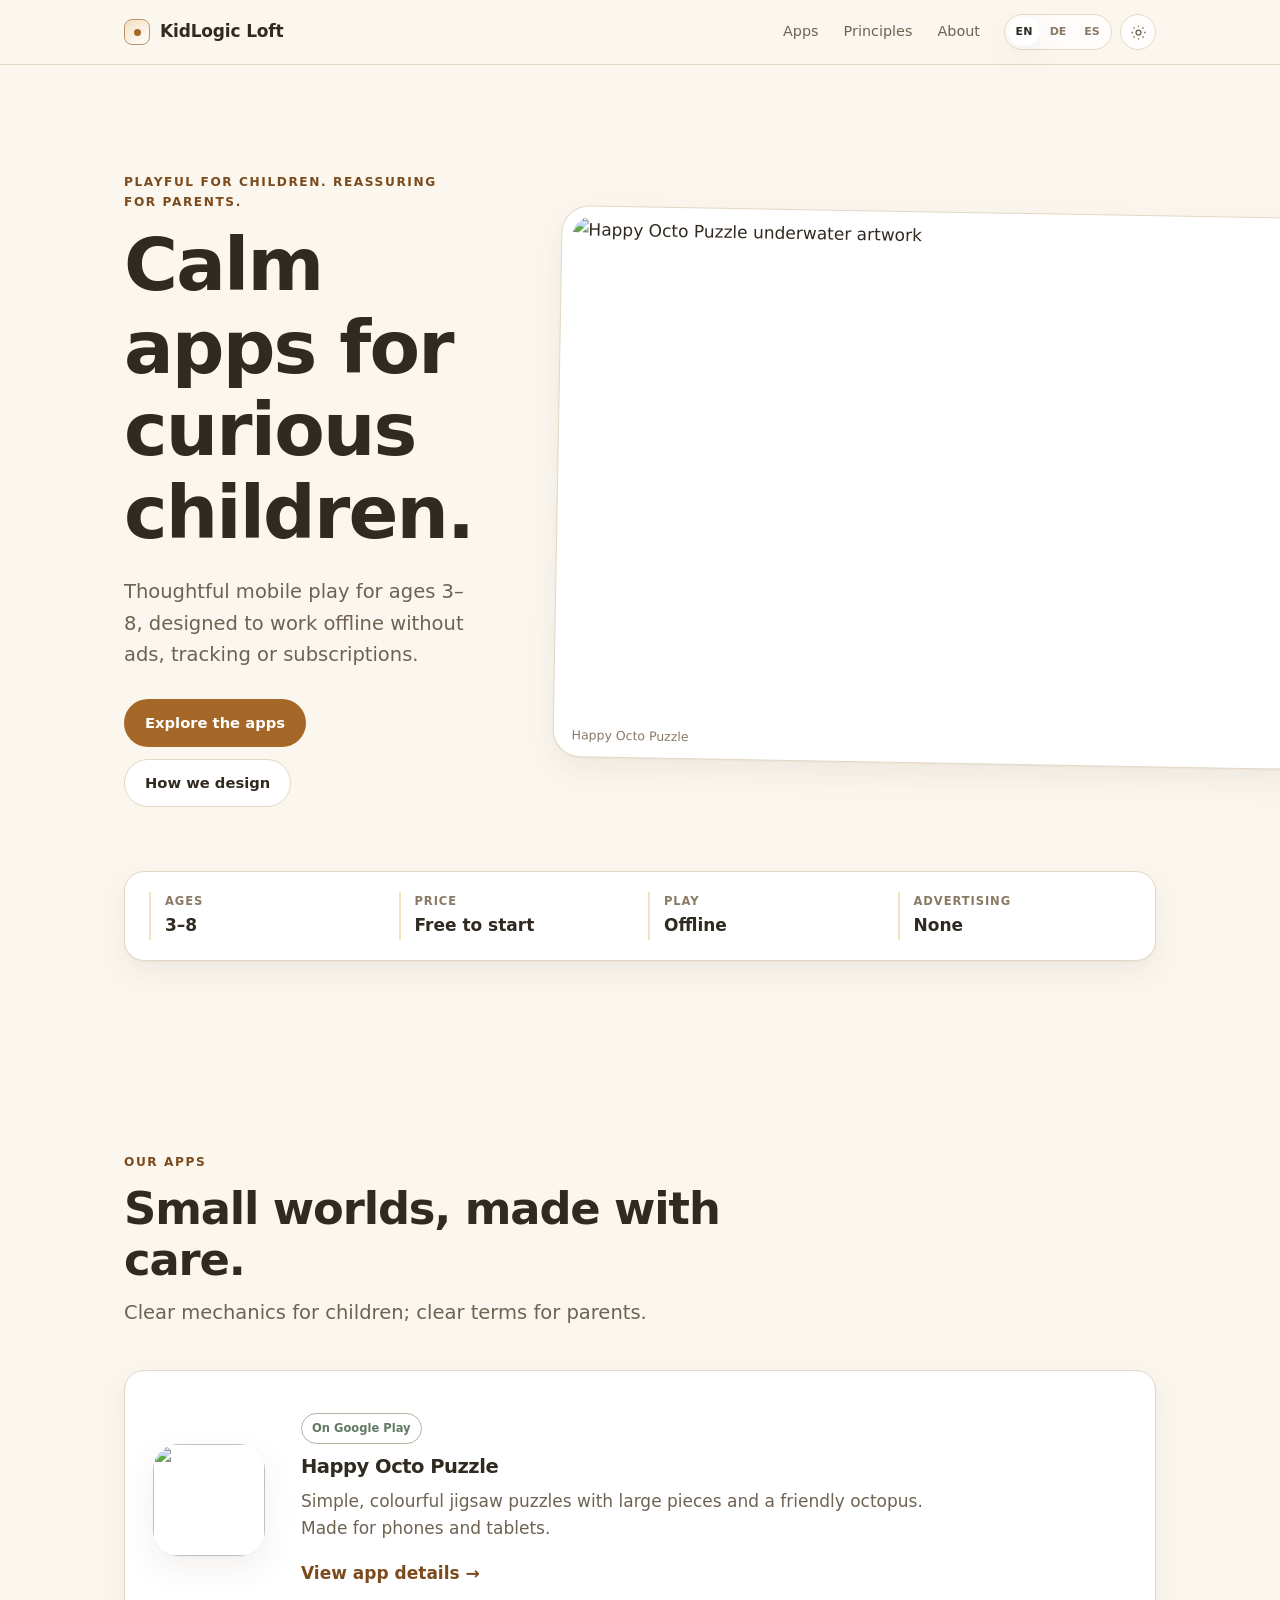
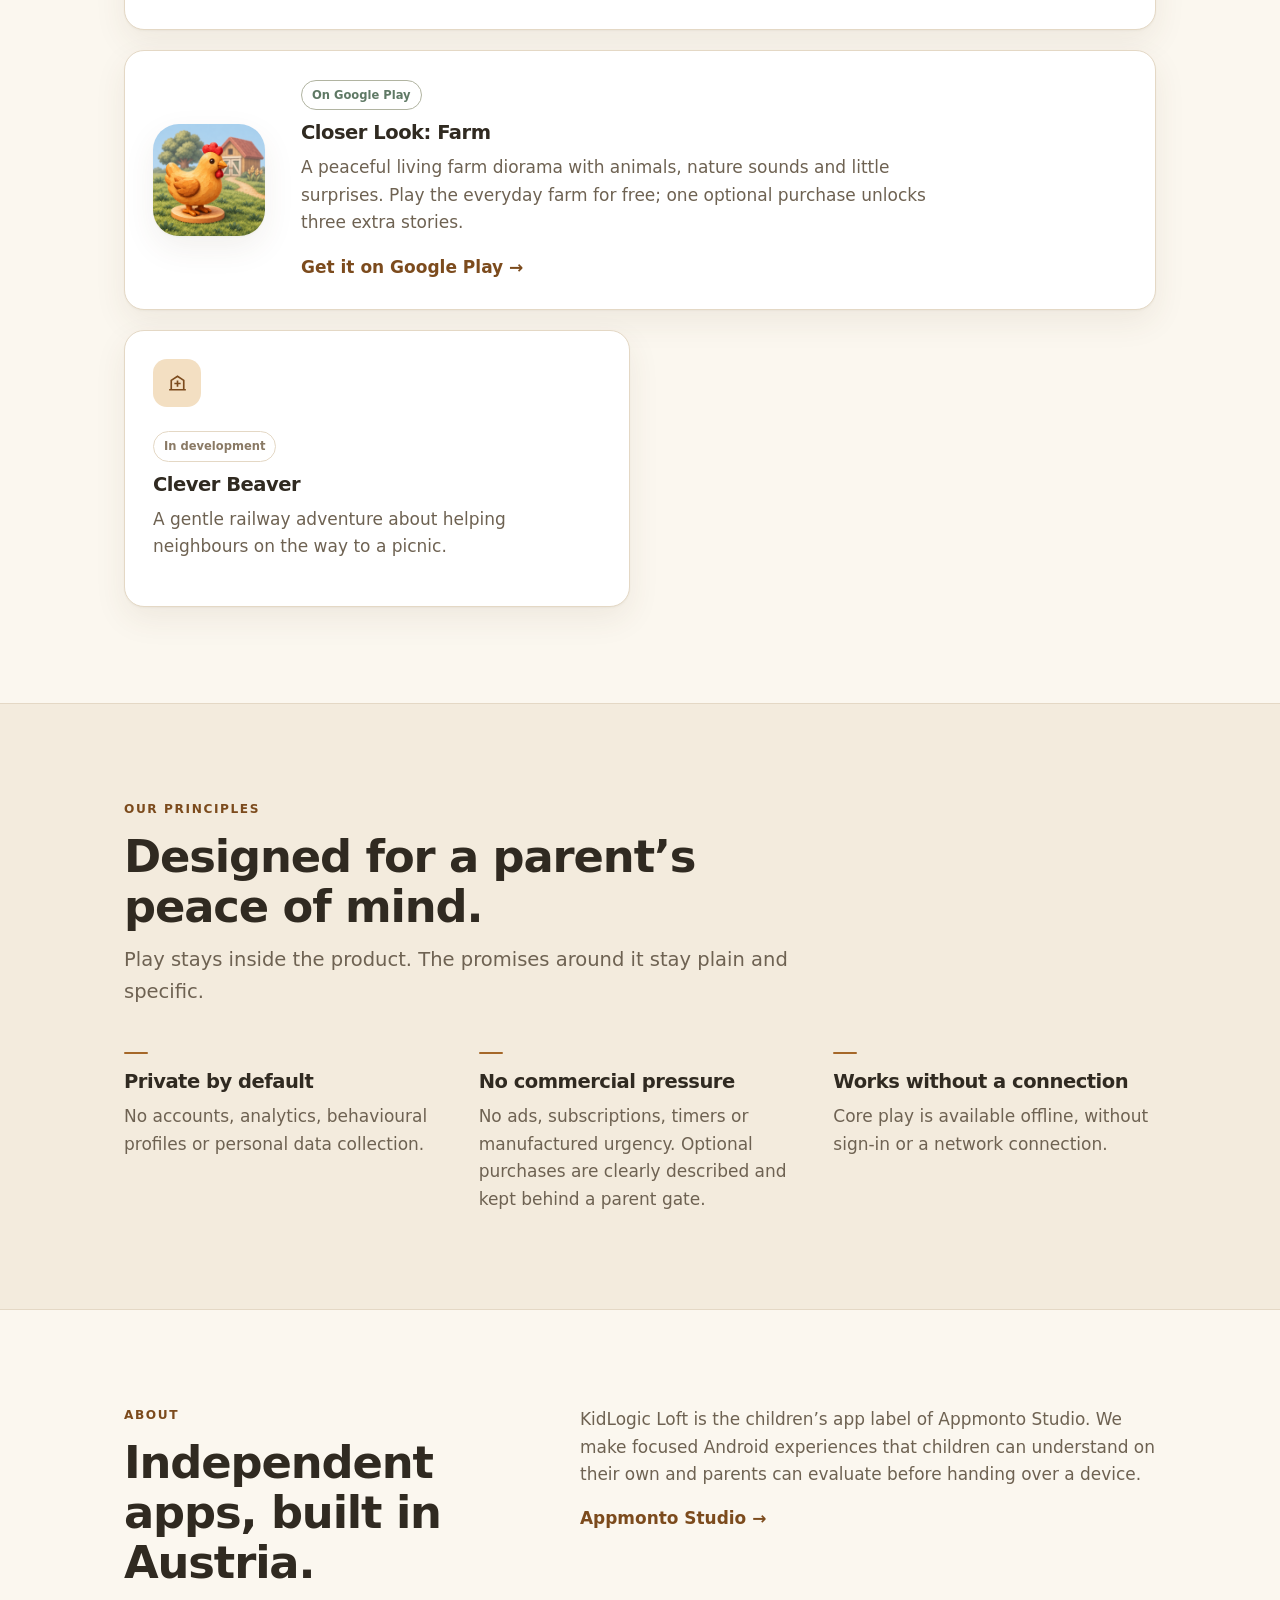
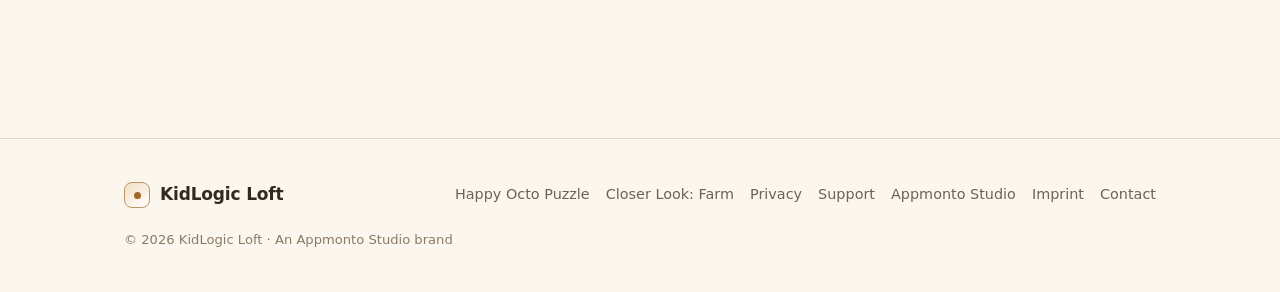
==== commit d171c020: "Reflect Closer Look Farm availability on Google Play" ====
--- a/index.html
+++ b/index.html
@@ -5,10 +5,10 @@
   <meta name="viewport" content="width=device-width, initial-scale=1.0" />
   <script>try{document.documentElement.dataset.theme=localStorage.getItem('kidlogic-theme')==='dark'?'dark':'light'}catch(_){document.documentElement.dataset.theme='light'}</script>
   <title>KidLogic Loft — Calm Kids Apps, No Ads, No Noise</title>
-  <meta name="description" content="KidLogic Loft makes calm, ad-free mobile apps for children aged 3–8. Thoughtful puzzle games designed with care for children and parents." />
+  <meta name="description" content="KidLogic Loft makes calm, ad-free mobile apps for children aged 3–8. Puzzles and a living farm diorama designed with care for children and parents." />
   <meta name="theme-color" content="#FBF7EF" />
   <meta property="og:title" content="KidLogic Loft — Calm Kids Apps, No Ads, No Noise" />
-  <meta property="og:description" content="KidLogic Loft makes calm, ad-free mobile apps for children aged 3–8. Thoughtful puzzle games designed with care for children and parents." />
+  <meta property="og:description" content="KidLogic Loft makes calm, ad-free mobile apps for children aged 3–8. Puzzles and a living farm diorama designed with care for children and parents." />
   <meta property="og:url" content="https://kidlogicloft.com/" /><meta property="og:type" content="website" />
   <meta property="og:image" content="https://kidlogicloft.com/apps/happy-octo-puzzle/banner.png" />
   <meta property="og:image:width" content="1024" /><meta property="og:image:height" content="500" />
@@ -17,7 +17,7 @@
   <link rel="icon" type="image/png" href="/favicon.png" /><link rel="apple-touch-icon" href="/apple-touch-icon.png" />
   <link rel="canonical" href="https://kidlogicloft.com/" />
   <link rel="alternate" hreflang="en" href="https://kidlogicloft.com/" /><link rel="alternate" hreflang="de" href="https://kidlogicloft.com/de/" /><link rel="alternate" hreflang="es" href="https://kidlogicloft.com/es/" /><link rel="alternate" hreflang="x-default" href="https://kidlogicloft.com/" />
-  <script type="application/ld+json">{"@context":"https://schema.org","@type":"Organization","name":"KidLogic Loft","url":"https://kidlogicloft.com","description":"KidLogic Loft makes calm, ad-free mobile apps for children aged 3–8. Thoughtful puzzle games designed with care for children and parents.","email":"hello@kidlogicloft.com","parentOrganization":{"@type":"Organization","name":"Appmonto Studio","url":"https://appmonto.com"}}</script>
+  <script type="application/ld+json">{"@context":"https://schema.org","@type":"Organization","name":"KidLogic Loft","url":"https://kidlogicloft.com","description":"KidLogic Loft makes calm, ad-free mobile apps for children aged 3–8. Puzzles and a living farm diorama designed with care for children and parents.","email":"hello@kidlogicloft.com","parentOrganization":{"@type":"Organization","name":"Appmonto Studio","url":"https://appmonto.com"}}</script>
   <link rel="stylesheet" href="/assets/site.css" />
 </head>
 <body>
@@ -28,15 +28,15 @@
     <div class="header-tools"><nav class="lang-switch" aria-label="Language"><a href="/" hreflang="en" lang="en" aria-current="page">EN</a><a href="/de/" hreflang="de" lang="de">DE</a><a href="/es/" hreflang="es" lang="es">ES</a></nav><button class="theme-toggle" type="button" data-theme-toggle data-label-dark="Use dark theme" data-label-light="Use light theme" aria-label="Use dark theme" aria-pressed="false"><svg class="theme-toggle__sun" viewBox="0 0 24 24" aria-hidden="true" fill="none" stroke="currentColor" stroke-width="1.8"><circle cx="12" cy="12" r="3.5"/><path d="M12 2v2M12 20v2M4.93 4.93l1.42 1.42M17.66 17.66l1.41 1.41M2 12h2M20 12h2M4.93 19.07l1.42-1.42M17.66 6.34l1.41-1.41"/></svg><svg class="theme-toggle__moon" viewBox="0 0 24 24" aria-hidden="true" fill="none" stroke="currentColor" stroke-width="1.8"><path d="M20 15.1A8.5 8.5 0 0 1 8.9 4a8.5 8.5 0 1 0 11.1 11.1Z"/></svg></button></div>
   </div></header>
   <main id="main">
-    <section class="hero"><div class="container hero-grid"><div class="hero-copy"><p class="eyebrow">Playful for children. Reassuring for parents.</p><h1>Calm apps for curious children.</h1><p class="lead">Thoughtful mobile play for ages 3–8, designed to work offline without ads, tracking, subscriptions or in-app purchases.</p><div class="button-row"><a class="button button--primary" href="#apps">Explore the apps</a><a class="button button--ghost" href="#principles">How we design</a></div></div><figure class="hero-art"><img src="/apps/happy-octo-puzzle/banner.png" alt="Happy Octo Puzzle underwater artwork" width="1024" height="500" /><figcaption>Happy Octo Puzzle</figcaption></figure></div><div class="container"><dl class="trust-bar"><div><dt>Ages</dt><dd>3–8</dd></div><div><dt>Price</dt><dd>Free</dd></div><div><dt>Play</dt><dd>Offline</dd></div><div><dt>Advertising</dt><dd>None</dd></div></dl></div></section>
+    <section class="hero"><div class="container hero-grid"><div class="hero-copy"><p class="eyebrow">Playful for children. Reassuring for parents.</p><h1>Calm apps for curious children.</h1><p class="lead">Thoughtful mobile play for ages 3–8, designed to work offline without ads, tracking or subscriptions.</p><div class="button-row"><a class="button button--primary" href="#apps">Explore the apps</a><a class="button button--ghost" href="#principles">How we design</a></div></div><figure class="hero-art"><img src="/apps/happy-octo-puzzle/banner.png" alt="Happy Octo Puzzle underwater artwork" width="1024" height="500" /><figcaption>Happy Octo Puzzle</figcaption></figure></div><div class="container"><dl class="trust-bar"><div><dt>Ages</dt><dd>3–8</dd></div><div><dt>Price</dt><dd>Free to start</dd></div><div><dt>Play</dt><dd>Offline</dd></div><div><dt>Advertising</dt><dd>None</dd></div></dl></div></section>
     <section id="apps"><div class="container"><div class="section-head"><p class="eyebrow">Our apps</p><h2>Small worlds, made with care.</h2><p class="lead">Clear mechanics for children; clear terms for parents.</p></div><div class="product-grid">
       <a class="product-card product-card--featured" href="/apps/happy-octo-puzzle/"><img class="product-icon" src="/apps/happy-octo-puzzle/icon.png" alt="" width="96" height="96" /><div><span class="status status--live">On Google Play</span><h3>Happy Octo Puzzle</h3><p>Simple, colourful jigsaw puzzles with large pieces and a friendly octopus. Made for phones and tablets.</p><span class="text-link">View app details →</span></div></a>
+      <a class="product-card product-card--featured" href="https://play.google.com/store/apps/details?id=com.appmonto.closerlook.farm"><img class="product-icon" src="/apps/closer-look-farm/icon.png" alt="" width="112" height="112" loading="lazy" /><div><span class="status status--live">On Google Play</span><h3>Closer Look: Farm</h3><p>A peaceful living farm diorama with animals, nature sounds and little surprises. Play the everyday farm for free; one optional purchase unlocks three extra stories.</p><span class="text-link">Get it on Google Play →</span></div></a>
       <article class="product-card"><span class="product-symbol" aria-hidden="true"><svg viewBox="0 0 24 24" fill="none" stroke="currentColor" stroke-width="1.6"><path d="M4 18h16M6 18V9l6-4 6 4v9M9 12h6M12 9v6"/></svg></span><span class="status">In development</span><h3>Clever Beaver</h3><p>A gentle railway adventure about helping neighbours on the way to a picnic.</p></article>
-      <article class="product-card"><span class="product-symbol" aria-hidden="true"><svg viewBox="0 0 24 24" fill="none" stroke="currentColor" stroke-width="1.6"><path d="M4 17c3-7 13-7 16 0M7 10c1.5-2 3-3 5-3s3.5 1 5 3M12 7V3"/></svg></span><span class="status">In development</span><h3>Cozy Meadow Farm</h3><p>A quiet interactive diorama where characters come to life with a tap, then settle again.</p></article>
     </div></div></section>
-    <section id="principles" class="section-tint"><div class="container"><div class="section-head"><p class="eyebrow">Our principles</p><h2>Designed for a parent’s peace of mind.</h2><p class="lead">Play stays inside the product. The promises around it stay plain and specific.</p></div><div class="principles-grid"><article class="principle-card"><span class="line-icon" aria-hidden="true"></span><h3>Private by default</h3><p>No accounts, analytics, behavioural profiles or personal data collection.</p></article><article class="principle-card"><span class="line-icon" aria-hidden="true"></span><h3>No commercial pressure</h3><p>No ads, in-app purchases, subscriptions, timers or manufactured urgency.</p></article><article class="principle-card"><span class="line-icon" aria-hidden="true"></span><h3>Works without a connection</h3><p>Core play is available offline, without sign-in or a network connection.</p></article></div></div></section>
+    <section id="principles" class="section-tint"><div class="container"><div class="section-head"><p class="eyebrow">Our principles</p><h2>Designed for a parent’s peace of mind.</h2><p class="lead">Play stays inside the product. The promises around it stay plain and specific.</p></div><div class="principles-grid"><article class="principle-card"><span class="line-icon" aria-hidden="true"></span><h3>Private by default</h3><p>No accounts, analytics, behavioural profiles or personal data collection.</p></article><article class="principle-card"><span class="line-icon" aria-hidden="true"></span><h3>No commercial pressure</h3><p>No ads, subscriptions, timers or manufactured urgency. Optional purchases are clearly described and kept behind a parent gate.</p></article><article class="principle-card"><span class="line-icon" aria-hidden="true"></span><h3>Works without a connection</h3><p>Core play is available offline, without sign-in or a network connection.</p></article></div></div></section>
     <section id="about"><div class="container about-grid"><div class="section-head"><p class="eyebrow">About</p><h2>Independent apps, built in Austria.</h2></div><div class="about-copy"><p>KidLogic Loft is the children’s app label of Appmonto Studio. We make focused Android experiences that children can understand on their own and parents can evaluate before handing over a device.</p><a class="text-link" href="https://appmonto.com" rel="noopener">Appmonto Studio →</a></div></div></section>
   </main>
-  <footer class="site-footer"><div class="container footer-grid"><a class="brand" href="/"><span class="brand-mark" aria-hidden="true"></span><span>KidLogic Loft</span></a><nav class="footer-links" aria-label="Footer"><a href="/apps/happy-octo-puzzle/">Happy Octo Puzzle</a><a href="/privacy/">Privacy</a><a href="mailto:hello@kidlogicloft.com?subject=Support">Support</a><a href="https://appmonto.com" rel="noopener">Appmonto Studio</a><a href="https://appmonto.com/legal/" rel="noopener">Imprint</a><a href="mailto:hello@kidlogicloft.com">Contact</a></nav><small>© <span id="year">2026</span> KidLogic Loft · An Appmonto Studio brand</small></div></footer>
+  <footer class="site-footer"><div class="container footer-grid"><a class="brand" href="/"><span class="brand-mark" aria-hidden="true"></span><span>KidLogic Loft</span></a><nav class="footer-links" aria-label="Footer"><a href="/apps/happy-octo-puzzle/">Happy Octo Puzzle</a><a href="https://play.google.com/store/apps/details?id=com.appmonto.closerlook.farm">Closer Look: Farm</a><a href="/privacy/">Privacy</a><a href="mailto:hello@kidlogicloft.com?subject=Support">Support</a><a href="https://appmonto.com" rel="noopener">Appmonto Studio</a><a href="https://appmonto.com/legal/" rel="noopener">Imprint</a><a href="mailto:hello@kidlogicloft.com">Contact</a></nav><small>© <span id="year">2026</span> KidLogic Loft · An Appmonto Studio brand</small></div></footer>
   <script src="/assets/site.js" defer></script>
 </body></html>
